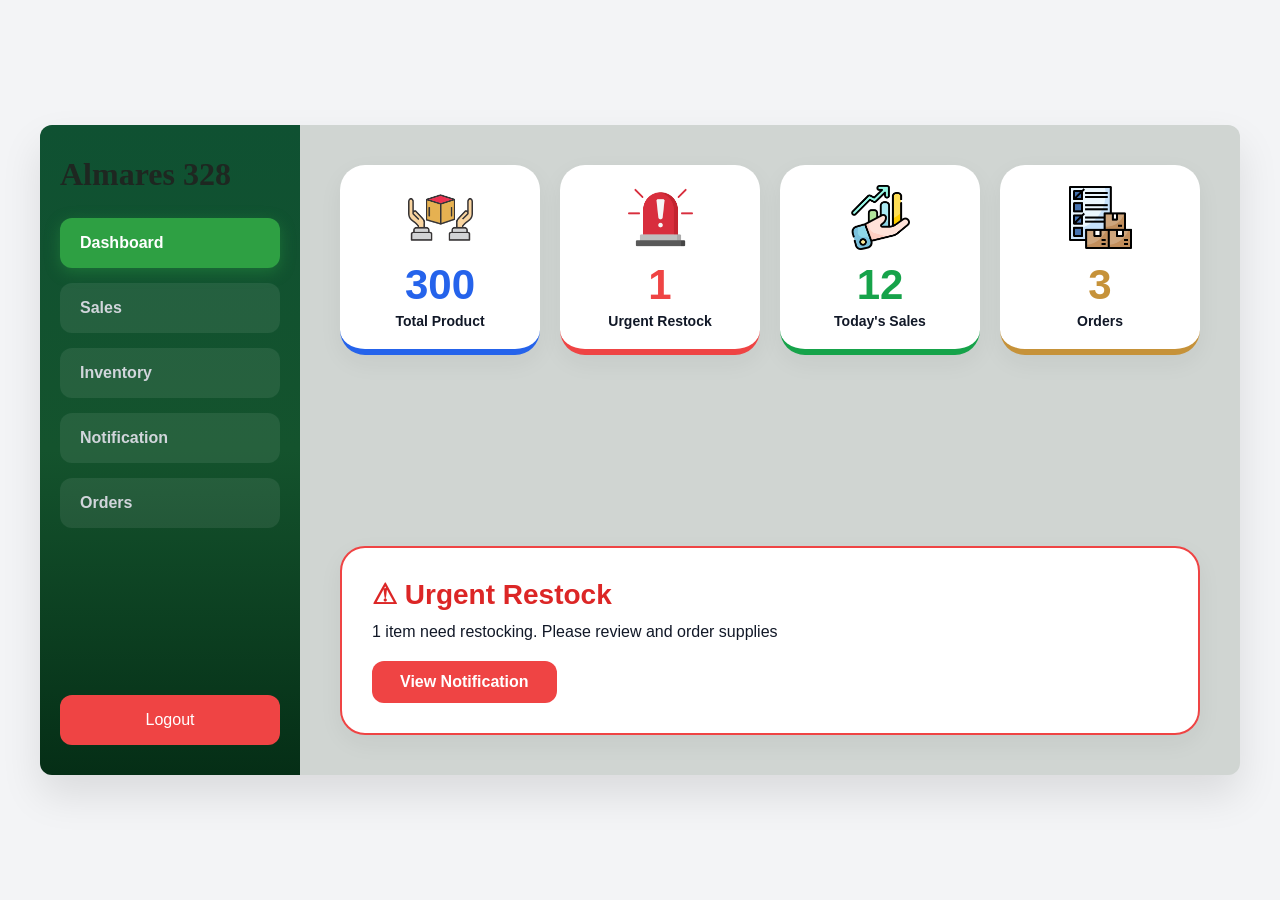
==== Dashboard.html @ 690acbce "Add files via upload" ====
<!DOCTYPE html>
<html lang="en">
<head>
    <meta charset="UTF-8">
    <meta name="viewport" content="width=device-width, initial-scale=1.0">
    <title>Almares 328 Dashboard</title>
    <link rel="stylesheet" href="Dashboard.css">
</head>
<body>

    <div class="container">
        <div class="left-panel">
            <div class="sidebar">
                <h1 class="logo">Almares 328</h1>

                <div class="menu">
                    <a href="dashboard.html" class="menu-btn active">Dashboard</a>
                    <a href="sales.html" class="menu-btn">Sales</a>
                    <a href="inventory.html" class="menu-btn">Inventory</a>
                    <a href="notification.html" class="menu-btn">Notification</a>
                    <a href="order.html" class="menu-btn">Orders</a>
                </div>

                <button class="logout">Logout</button>
            </div>
        </div>

        <div class="main-content">
            
            <div class="cards">
                <div class="card product">
                    <img src="product.png" alt="Total Products Icon" class="card-icon">
                    <h2>300</h2>
                    <p>Total Product</p>
                </div>

                <div class="card restock">
                    <img src="alarm.png" alt="Urgent Stock Icon" class="card-icon">
                    <h2>1</h2>
                    <p>Urgent Restock</p>
                </div>

                <div class="card sales">
                    <img src="sales.png" alt="Today's Sales Icon" class="card-icon">
                    <h2>12</h2>
                    <p>Today's Sales</p>   
                </div>

                <div class="card orders">
                    <img src="order.png" alt="Orders Icon" class="card-icon">
                    <h2>3</h2>
                    <p>Orders</p>  
                </div>
            </div>

            <div class="notification">
                <h3>⚠ Urgent Restock</h3>
                <p>
                    1 item need restocking. Please review and order supplies
                </p>
                <button class="view-btn">
                    View Notification
                </button>
            </div>

        </div>
        
    </div>

</body>
</html>
---- Dashboard.css ----
* {
    margin: 0;
    padding: 0;
    box-sizing: border-box;
    font-family: 'Segoe UI', sans-serif;
}

body {
    display: flex;
    justify-content: center;
    align-items: center;
    min-height: 100vh;
    background-color: #f3f4f6;
}

.container {
    display: flex;
    width: 100%;
    max-width: 1200px;
    height: 650px;
    box-shadow: 0 20px 40px rgba(0, 0, 0, 0.1);
    border-radius: 12px;
    overflow: hidden;
    background: #d0d5d2;
}


.left-panel {
    display: flex;
    height: 100%;
}

.sidebar {
    width: 260px;
    background: linear-gradient(
        180deg,
        #0f5132,
        #14532d,
        #052e16
    );
    padding: 30px 20px;
    display: flex;
    flex-direction: column;
    height: 100%;
}

.logo {
    font-family: 'Playfair Display', serif;
    font-size: 2rem;
    color: #1e2721;
    line-height: 1.2;
    margin-bottom: 25px;
    font-weight: 700;
}

.menu {
    display: flex;
    flex-direction: column;
    gap: 15px;
}

.menu-btn {
    border: none;
    height: 50px;
    border-radius: 12px;
    background: rgba(255, 255, 255, 0.08);
    color: #d1d5db;
    font-size: 16px;
    font-weight: 600;
    cursor: pointer;
    transition: .3s;
    text-decoration: none;    
    display: flex;            
    align-items: center;      
    padding-left: 20px;       
}

.menu-btn:hover {
    background: rgba(255, 255, 255, 0.15);
}

.active {
    background: #2ea043;
    color: white;
    box-shadow: 0 4px 15px rgba(46, 160, 67, .4);
}

.logout {
    margin-top: auto;
    height: 50px;
    border: none;
    border-radius: 12px;
    background: #ef4444;
    color: white;
    font-size: 16px;
    cursor: pointer;
}


.main-content {
    flex: 1;
    padding: 40px;
    display: flex;
    flex-direction: column;
    justify-content: space-between;
    height: 100%;
}


.cards {
    display: flex;
    gap: 20px;
    width: 100%;
}

.card {
    flex: 1;
    background: white;
    border-radius: 25px;
    padding: 20px 10px;
    text-align: center;
    box-shadow: 0 8px 25px rgba(0, 0, 0, .05);
    transition: .3s;
    display: flex;
    flex-direction: column;
    align-items: center;
    justify-content: center;
}

.card:hover {
    transform: translateY(-3px);
}


.card-icon {
    width: 65px;
    height: 65px;
    margin-bottom: 12px;
    object-fit: contain;
}


.card h2 {
    font-size: 42px;
    margin-bottom: 5px;
    font-weight: 700;
    line-height: 1.1;
}

.card p {
    font-size: 14px;
    font-weight: 600;
    color: #111827;
}

.product { border-bottom: 6px solid #2563eb; }
.product h2 { color: #2563eb; }

.restock { border-bottom: 6px solid #ef4444; }
.restock h2 { color: #ef4444; }

.sales { border-bottom: 6px solid #16a34a; }
.sales h2 { color: #16a34a; }

.orders { border-bottom: 6px solid #c69239; }
.orders h2 { color: #c69239; }


.notification {
    width: 100%;
    background: white;
    border: 2px solid #ef4444;
    border-radius: 25px;
    padding: 30px;
    box-shadow: 0 8px 25px rgba(0, 0, 0, .05);
}

.notification h3 {
    color: #dc2626;
    font-size: 28px;
    margin-bottom: 12px;
    font-weight: 700;
}

.notification p {
    font-size: 16px;
    margin-bottom: 20px;
    color: #111827;
}

.view-btn {
    background: #ef4444;
    color: white;
    border: none;
    padding: 12px 28px;
    border-radius: 12px;
    font-size: 16px;
    font-weight: 600;
    cursor: pointer;
    transition: 0.2s;
}

.view-btn:hover {
    background: #dc2626;
}
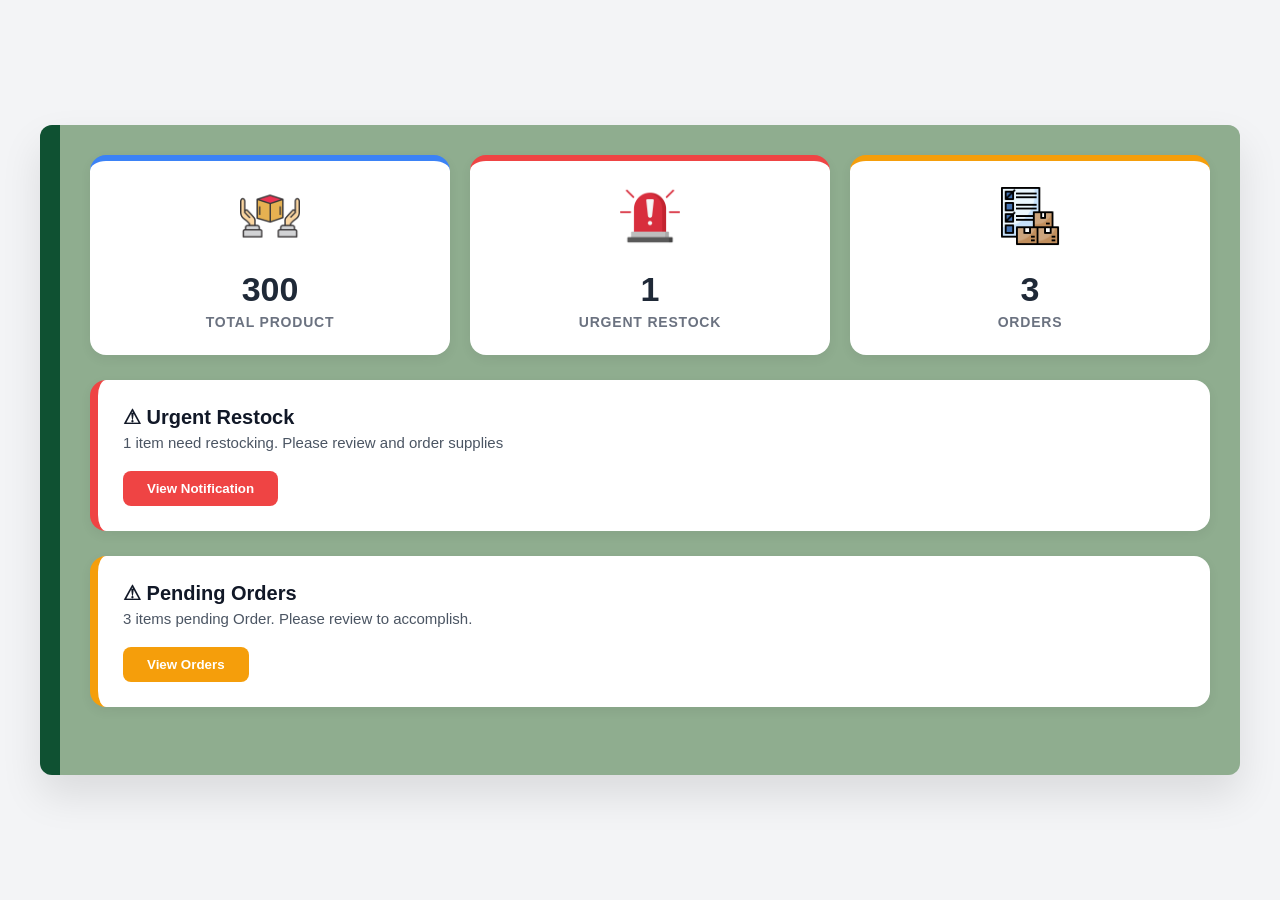
==== commit b1aff01b: "Add files via upload" ====
--- a/Dashboard.html
+++ b/Dashboard.html
@@ -5,12 +5,14 @@
     <meta name="viewport" content="width=device-width, initial-scale=1.0">
     <title>Almares 328 Dashboard</title>
     <link rel="stylesheet" href="Dashboard.css">
+    <script src="Dashboard.js"></script>
 </head>
 <body>
 
-    <div class="container">
-        <div class="left-panel">
-            <div class="sidebar">
+    <div class="container" id="sidebarContainer">
+        
+        <div class="drawer-container" id="leftPanel">
+            <div class="drawer">
                 <h1 class="logo">Almares 328</h1>
 
                 <div class="menu">
@@ -19,13 +21,16 @@
                     <a href="inventory.html" class="menu-btn">Inventory</a>
                     <a href="notification.html" class="menu-btn">Notification</a>
                     <a href="order.html" class="menu-btn">Orders</a>
+
                 </div>
-
-                <button class="logout">Logout</button>
+                
+                <div class="sidebar-footer">
+                    <button class="logout">Logout</button>
+                </div>
             </div>
         </div>
 
-        <div class="main-content">
+            <div class="main-content">
             
             <div class="cards">
                 <div class="card product">
@@ -40,12 +45,6 @@
                     <p>Urgent Restock</p>
                 </div>
 
-                <div class="card sales">
-                    <img src="sales.png" alt="Today's Sales Icon" class="card-icon">
-                    <h2>12</h2>
-                    <p>Today's Sales</p>   
-                </div>
-
                 <div class="card orders">
                     <img src="order.png" alt="Orders Icon" class="card-icon">
                     <h2>3</h2>
@@ -53,19 +52,18 @@
                 </div>
             </div>
 
-            <div class="notification">
+            <div class="notification urgent">
                 <h3>⚠ Urgent Restock</h3>
-                <p>
-                    1 item need restocking. Please review and order supplies
-                </p>
-                <button class="view-btn">
-                    View Notification
-                </button>
+                <p>1 item need restocking. Please review and order supplies</p>
+                <button class="notif-btn" onclick="window.location.href='notification.html'">View Notification</button>
             </div>
 
+            <div class="notification pending">
+                <h3>⚠ Pending Orders</h3>
+                <p>3 items pending Order. Please review to accomplish.</p>
+                <button class="ord-btn" onclick="window.location.href='order.html'">View Orders</button>
+            </div>
         </div>
-        
     </div>
-
 </body>
 </html>
--- a/Dashboard.css
+++ b/Dashboard.css
@@ -2,7 +2,7 @@
     margin: 0;
     padding: 0;
     box-sizing: border-box;
-    font-family: 'Segoe UI', sans-serif;
+    font-family: 'Segoe UI', -apple-system, BlinkMacSystemFont, sans-serif;
 }
 
 body {
@@ -24,33 +24,52 @@
     background: #d0d5d2;
 }
 
-
-.left-panel {
-    display: flex;
+/* ================= EXACT DASHBOARD HOVER DRAWER SYSTEM ================= */
+
+/* Initial state (Nakasara) */
+.drawer-container {
+    width: 20px; 
     height: 100%;
-}
-
-.sidebar {
-    width: 260px;
-    background: linear-gradient(
-        180deg,
-        #0f5132,
-        #14532d,
-        #052e16
-    );
+    background-color: #0f5132; 
+    transition: width 0.4s cubic-bezier(0.25, 1, 0.5, 1);
+    flex-shrink: 0;
+    z-index: 10;
+    overflow: hidden;
+    cursor: pointer;
+}
+
+/* Ang mismong nilalaman ng sidebar */
+.drawer {
+    width: 260px; 
+    height: 100%;
+    background: linear-gradient(180deg, #0f5132, #14532d, #052e16);
     padding: 30px 20px;
     display: flex;
     flex-direction: column;
-    height: 100%;
-}
-
+    opacity: 0; 
+    visibility: hidden;
+    transition: opacity 0.3s ease, visibility 0.3s ease;
+}
+
+/* KONTROLADO NG JAVASCRIPT: Aktibo kapag hinober */
+.container.drawer-open .drawer-container {
+    width: 260px; 
+}
+
+.container.drawer-open .drawer {
+    opacity: 1;       
+    visibility: visible;
+}
+
+/* ================= SIDEBAR INTERNAL COMPONENTS ================= */
 .logo {
     font-family: 'Playfair Display', serif;
     font-size: 2rem;
-    color: #1e2721;
+    color: #eff1f0; 
     line-height: 1.2;
     margin-bottom: 25px;
     font-weight: 700;
+    white-space: nowrap;
 }
 
 .menu {
@@ -60,53 +79,94 @@
 }
 
 .menu-btn {
-    border: none;
     height: 50px;
     border-radius: 12px;
-    background: rgba(255, 255, 255, 0.08);
-    color: #d1d5db;
-    font-size: 16px;
+    background: rgba(255, 255, 255, 0.05); 
+    border: 1px solid rgba(255, 255, 255, 0.08); 
+    color: rgba(255, 255, 255, 0.7); 
+    font-size: 15px;
     font-weight: 600;
-    cursor: pointer;
-    transition: .3s;
-    text-decoration: none;    
-    display: flex;            
-    align-items: center;      
-    padding-left: 20px;       
+    letter-spacing: 0.3px;
+    cursor: pointer;
+    text-decoration: none; 
+    display: flex;
+    align-items: center;
+    padding-left: 20px;
+    white-space: nowrap;
+    transition: all 0.3s cubic-bezier(0.25, 0.8, 0.25, 1);
 }
 
 .menu-btn:hover {
-    background: rgba(255, 255, 255, 0.15);
+    background: rgba(255, 255, 255, 0.15); 
+    color: #ffffff; 
+    padding-left: 25px; 
+    box-shadow: 0 4px 12px rgba(0, 0, 0, 0.1);
 }
 
 .active {
+    background: #2ea043 !important; 
+    color: #ffffff !important;
+    border-color: rgba(46, 160, 67, 0.2);
+    box-shadow: 0 8px 20px rgba(46, 160, 67, 0.35); 
+    font-weight: 700;
+}
+
+.menu-btn.active:hover {
+    padding-left: 20px; 
     background: #2ea043;
-    color: white;
-    box-shadow: 0 4px 15px rgba(46, 160, 67, .4);
+}
+
+/* Footer layout area */
+.sidebar-footer {
+    margin-top: auto;
+    display: flex;
+    flex-direction: column;
+    gap: 15px;
+    align-items: center;
+    width: 100%;
 }
 
 .logout {
-    margin-top: auto;
+    width: 100%;
     height: 50px;
     border: none;
     border-radius: 12px;
-    background: #ef4444;
-    color: white;
-    font-size: 16px;
-    cursor: pointer;
-}
-
-
+    background: rgba(239, 68, 68, 0.15); 
+    border: 1px solid rgba(239, 68, 68, 0.2);
+    color: #ef4444; 
+    font-size: 15px;
+    font-weight: 700;
+    letter-spacing: 0.5px;
+    cursor: pointer;
+    display: flex;
+    justify-content: center;
+    align-items: center;
+    text-decoration: none;
+    white-space: nowrap;
+    transition: all 0.25s ease-in-out;
+}
+
+.logout:hover {
+    background: #ef4444; 
+    color: #ffffff; 
+    box-shadow: 0 6px 20px rgba(239, 68, 68, 0.4); 
+    transform: translateY(-2px); 
+}
+
+.logout:active {
+    transform: translateY(1px); 
+}
+/* --- Main Content Layout --- */
 .main-content {
     flex: 1;
-    padding: 40px;
-    display: flex;
-    flex-direction: column;
-    justify-content: space-between;
-    height: 100%;
-}
-
-
+    padding: 30px;
+    background-color: #8fad8f;
+    display: flex;
+    flex-direction: column;
+    gap: 25px; /* Magandang espasyo sa pagitan ng mga rows */
+}
+
+/* --- Cards Container (Top 3 Cards) --- */
 .cards {
     display: flex;
     gap: 20px;
@@ -114,92 +174,93 @@
 }
 
 .card {
+    background: white;
+    padding: 25px;
+    border-radius: 16px;
     flex: 1;
-    background: white;
-    border-radius: 25px;
-    padding: 20px 10px;
     text-align: center;
-    box-shadow: 0 8px 25px rgba(0, 0, 0, .05);
-    transition: .3s;
-    display: flex;
-    flex-direction: column;
-    align-items: center;
-    justify-content: center;
-}
-
-.card:hover {
-    transform: translateY(-3px);
-}
-
+    box-shadow: 0 4px 12px rgba(0,0,0,0.06);
+    border-top: 6px solid #e5e7eb; /* Base border */
+    transition: transform 0.2s ease;
+}
+
+/* Color Coding para sa Cards */
+.card.product { border-top-color: #3b82f6; }
+.card.restock { border-top-color: #ef4444; }
+.card.orders  { border-top-color: #f59e0b; }
 
 .card-icon {
-    width: 65px;
-    height: 65px;
-    margin-bottom: 12px;
-    object-fit: contain;
-}
-
+    width: 60px; /* Mas malaki na icons */
+    height: 60px;
+    margin-bottom: 15px;
+}
 
 .card h2 {
-    font-size: 42px;
-    margin-bottom: 5px;
-    font-weight: 700;
-    line-height: 1.1;
+    font-size: 34px;
+    font-weight: 800;
+    color: #1f2937;
+    margin: 5px 0;
 }
 
 .card p {
     font-size: 14px;
+    font-weight: 700;
+    color: #6b7280;
+    text-transform: uppercase;
+    letter-spacing: 0.8px;
+}
+
+/* --- Notification / Action Boxes --- */
+.notification {
+    background: white;
+    padding: 25px;
+    border-radius: 16px;
+    box-shadow: 0 4px 12px rgba(0,0,0,0.06);
+    display: flex;
+    flex-direction: column;
+    align-items: flex-start;
+    border-left: 8px solid #ccc; /* Default border */
+}
+
+/* Distinct colors para sa Notif at Orders */
+.notification.urgent { border-left-color: #ef4444; }
+.notification.pending { border-left-color: #f59e0b; }
+
+.notification h3 {
+    color: #111827;
+    font-size: 20px;
+    margin-bottom: 5px;
+}
+
+.notification p {
+    color: #4b5563;
+    font-size: 15px;
+    margin-bottom: 20px;
+}
+
+/* --- Buttons Styling --- */
+.notif-btn {
+    background-color: #ef4444;
+    color: white;
+    padding: 10px 24px;
+    border-radius: 8px;
+    border: none;
     font-weight: 600;
-    color: #111827;
-}
-
-.product { border-bottom: 6px solid #2563eb; }
-.product h2 { color: #2563eb; }
-
-.restock { border-bottom: 6px solid #ef4444; }
-.restock h2 { color: #ef4444; }
-
-.sales { border-bottom: 6px solid #16a34a; }
-.sales h2 { color: #16a34a; }
-
-.orders { border-bottom: 6px solid #c69239; }
-.orders h2 { color: #c69239; }
-
-
-.notification {
-    width: 100%;
-    background: white;
-    border: 2px solid #ef4444;
-    border-radius: 25px;
-    padding: 30px;
-    box-shadow: 0 8px 25px rgba(0, 0, 0, .05);
-}
-
-.notification h3 {
-    color: #dc2626;
-    font-size: 28px;
-    margin-bottom: 12px;
-    font-weight: 700;
-}
-
-.notification p {
-    font-size: 16px;
-    margin-bottom: 20px;
-    color: #111827;
-}
-
-.view-btn {
-    background: #ef4444;
+    cursor: pointer;
+    transition: background 0.3s;
+}
+
+.notif-btn:hover { background-color: #dc2626; }
+
+.ord-btn {
+    background-color: #f59e0b;
     color: white;
+    padding: 10px 24px;
+    border-radius: 8px;
     border: none;
-    padding: 12px 28px;
-    border-radius: 12px;
-    font-size: 16px;
     font-weight: 600;
     cursor: pointer;
-    transition: 0.2s;
-}
-
-.view-btn:hover {
-    background: #dc2626;
-}+    transition: background 0.3s;
+}
+
+.ord-btn:hover { background-color: #d97706; }
